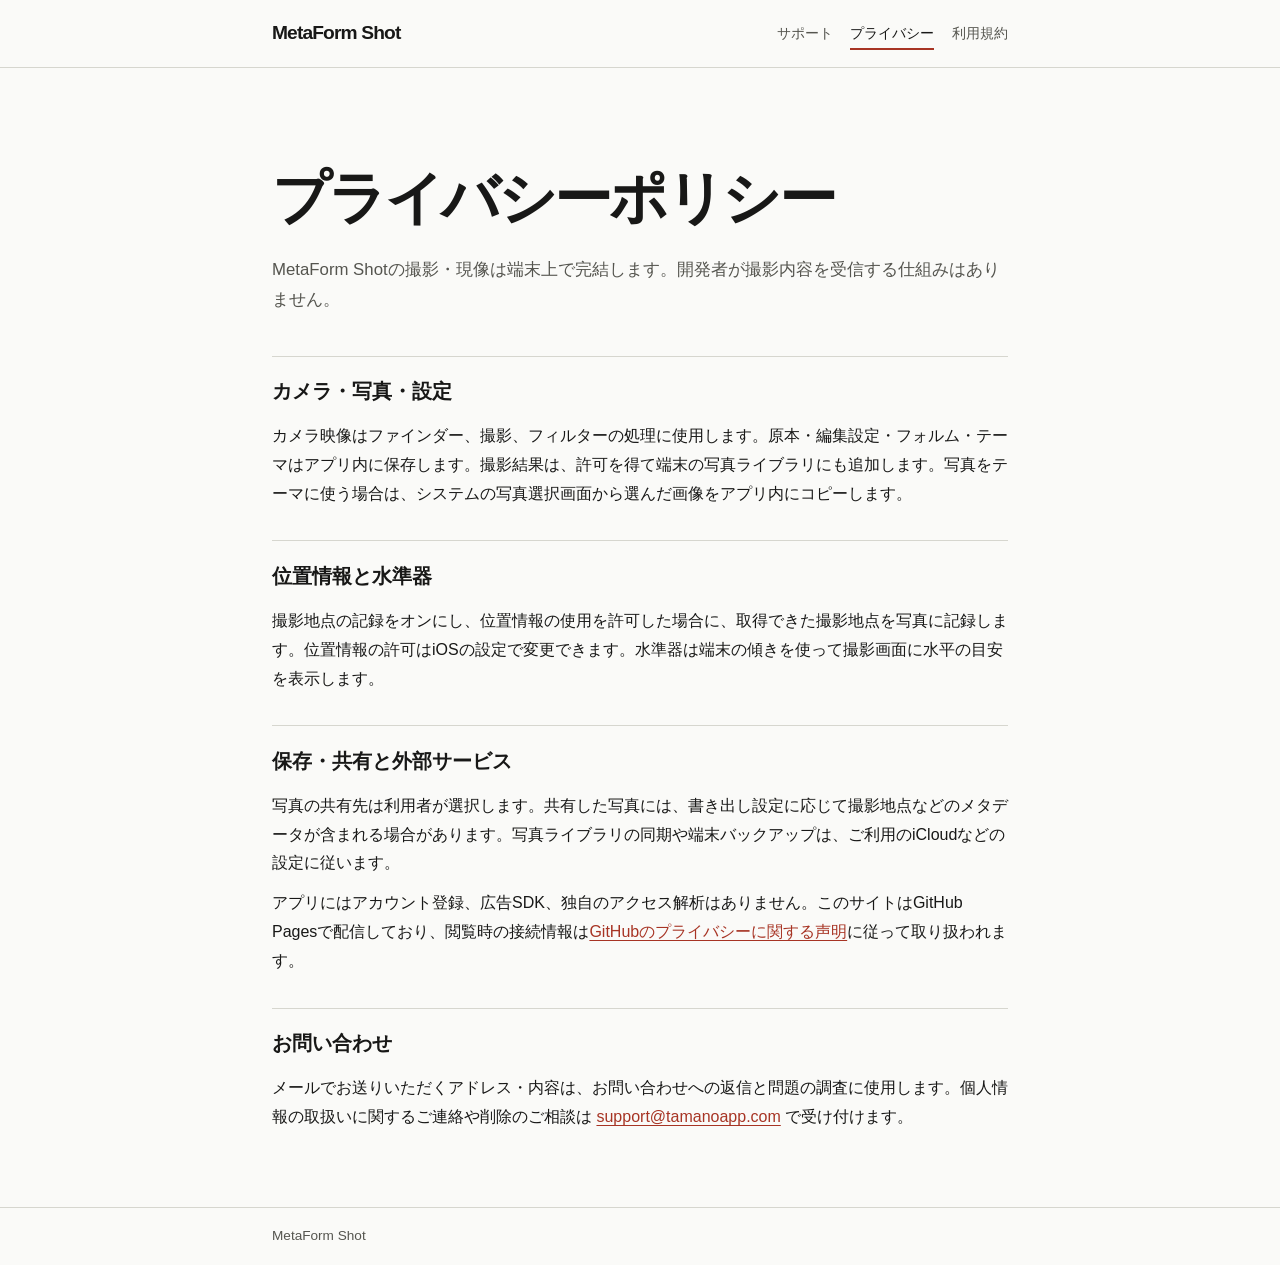
==== privacy/index.html @ 8f918add "Publish Japanese MetaForm Shot help, privacy and license pages" ====
<!doctype html>
<html lang="ja">
<head>
<meta charset="utf-8">
<meta name="viewport" content="width=device-width,initial-scale=1">
<meta name="description" content="MetaForm Shotの撮影・現像は端末上で完結します。開発者が撮影内容を受信する仕組みはありません。">
<title>プライバシーポリシー | MetaForm Shot</title>
<link rel="stylesheet" href="../style.css">
</head>
<body>
<header><div class="bar"><a class="brand" href="../">MetaForm Shot</a><nav aria-label="サイト内メニュー"><a href="../">サポート</a><a href="../privacy/" aria-current="page">プライバシー</a><a href="../terms/">利用規約</a></nav></div></header>
<main>
<h1>プライバシーポリシー</h1>
<p class="intro">MetaForm Shotの撮影・現像は端末上で完結します。開発者が撮影内容を受信する仕組みはありません。</p>

<section><h2>カメラ・写真・設定</h2><p>カメラ映像はファインダー、撮影、フィルターの処理に使用します。原本・編集設定・フォルム・テーマはアプリ内に保存します。撮影結果は、許可を得て端末の写真ライブラリにも追加します。写真をテーマに使う場合は、システムの写真選択画面から選んだ画像をアプリ内にコピーします。</p></section>
<section><h2>位置情報と水準器</h2><p>撮影地点の記録をオンにし、位置情報の使用を許可した場合に、取得できた撮影地点を写真に記録します。位置情報の許可はiOSの設定で変更できます。水準器は端末の傾きを使って撮影画面に水平の目安を表示します。</p></section>
<section><h2>保存・共有と外部サービス</h2><p>写真の共有先は利用者が選択します。共有した写真には、書き出し設定に応じて撮影地点などのメタデータが含まれる場合があります。写真ライブラリの同期や端末バックアップは、ご利用のiCloudなどの設定に従います。</p><p>アプリにはアカウント登録、広告SDK、独自のアクセス解析はありません。このサイトはGitHub Pagesで配信しており、閲覧時の接続情報は<a href="https://docs.github.com/ja/site-policy/privacy-policies/github-general-privacy-statement">GitHubのプライバシーに関する声明</a>に従って取り扱われます。</p></section>
<section><h2>お問い合わせ</h2><p>メールでお送りいただくアドレス・内容は、お問い合わせへの返信と問題の調査に使用します。個人情報の取扱いに関するご連絡や削除のご相談は <a href="mailto:support@tamanoapp.com?subject=MetaForm%20Shot">support@tamanoapp.com</a> で受け付けます。</p></section>
</main>
<footer><div class="bar">MetaForm Shot</div></footer>
</body>
</html>
---- style.css ----
:root{color-scheme:light dark;--paper:#fafaf8;--ink:#181817;--soft:#55554f;--line:#d6d6cf;--accent:#a73424;font:100%/1.8 -apple-system,BlinkMacSystemFont,"Hiragino Sans","Yu Gothic",sans-serif}
*{box-sizing:border-box}
body{margin:0;background:var(--paper);color:var(--ink)}
.bar,main{max-width:52rem;margin:auto;padding-inline:clamp(1.2rem,5vw,3rem)}
header{border-bottom:1px solid var(--line)}
header .bar{display:flex;align-items:center;justify-content:space-between;gap:1rem;flex-wrap:wrap;padding-block:1rem}
.brand{font-size:1.2rem;font-weight:750;letter-spacing:-.045em;color:var(--ink);text-decoration:none}
nav{display:flex;gap:1.1rem;flex-wrap:wrap}
nav a{font-size:.87rem;color:var(--soft);text-decoration:none;padding-block:.25rem}
nav a[aria-current]{color:var(--ink);box-shadow:inset 0 -2px var(--accent)}
main{padding-block:clamp(2.6rem,8vw,6rem) 4rem}
h1{font-size:clamp(2rem,6vw,3.6rem);letter-spacing:-.045em;line-height:1.2;margin:0;text-wrap:balance}
.intro{margin:1.4rem 0 2.5rem;color:var(--soft);font-size:1.05rem}
section{border-top:1px solid var(--line);padding-top:1.1rem;margin-top:2rem}
h2{font-size:1.22rem;margin:0 0 .8rem}p{margin:.7rem 0}
summary{cursor:pointer;font-weight:650;padding:.8rem 0}
details+details{border-top:1px solid var(--line)}
details p{margin:0 0 1.2rem;color:var(--soft)}
a{color:var(--accent);text-underline-offset:.18em;overflow-wrap:anywhere}
a:focus-visible,summary:focus-visible{outline:2px solid var(--accent);outline-offset:4px}
footer{border-top:1px solid var(--line);color:var(--soft);font-size:.85rem;padding-block:1rem}
@media(prefers-color-scheme:dark){:root{--paper:#171817;--ink:#f1f1ed;--soft:#bcbcb5;--line:#42423c;--accent:#ff9987}}
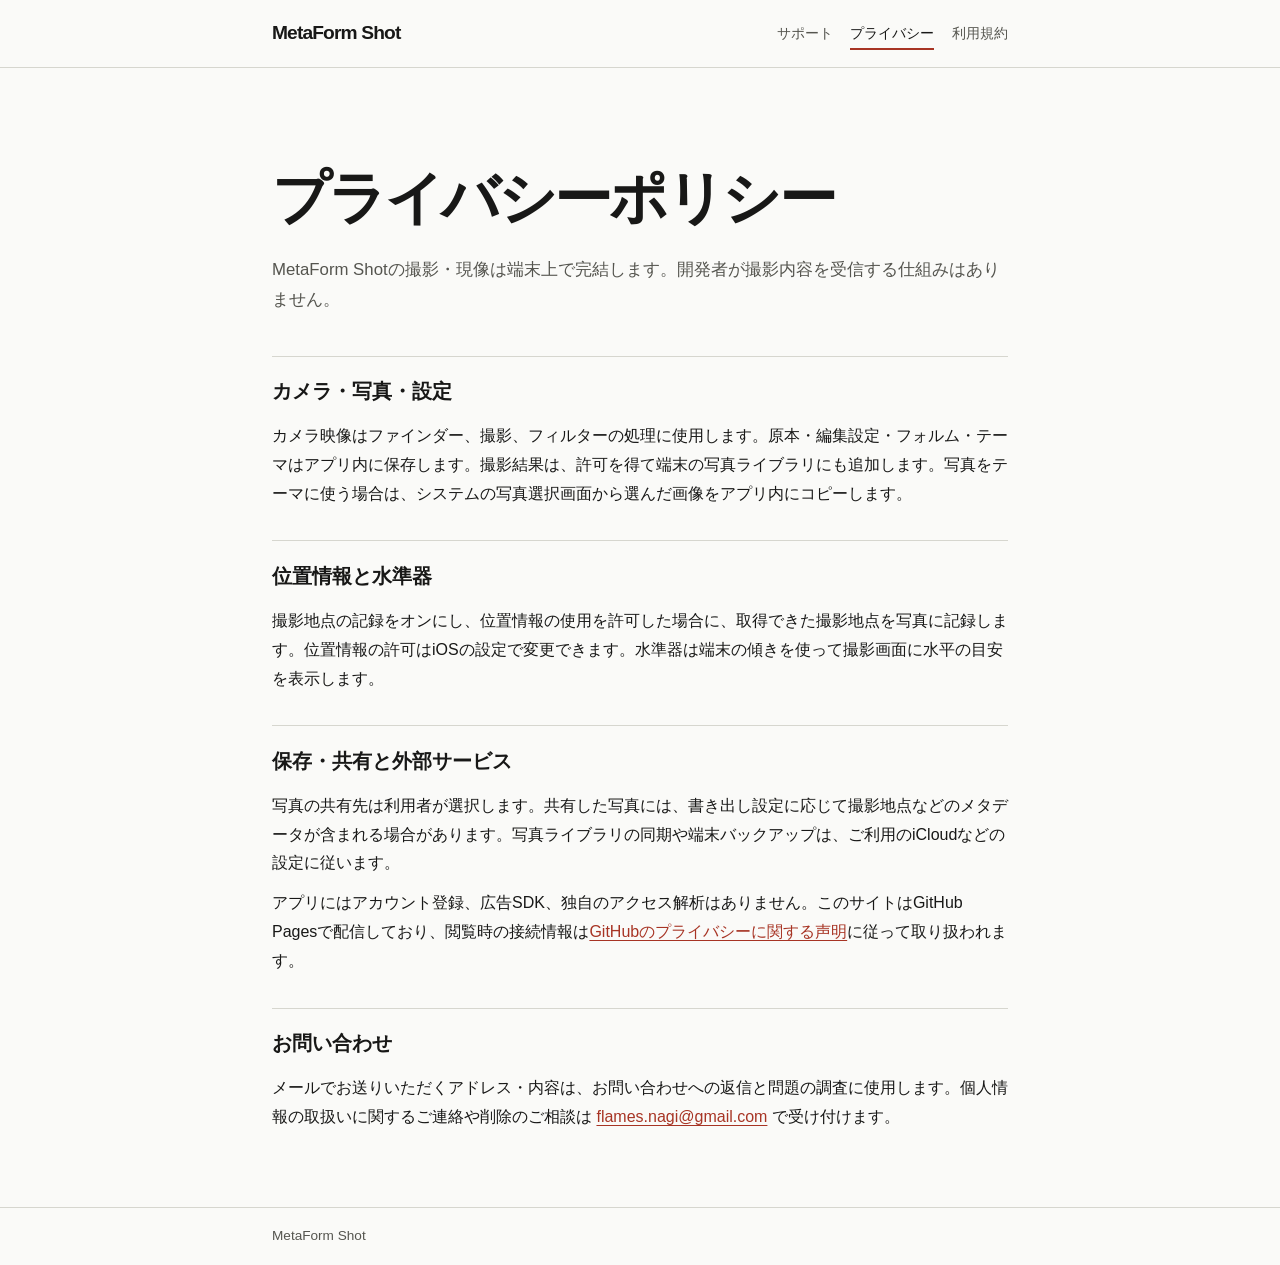
==== commit fc61411a: "Use the shared MetaForm support email" ====
--- a/privacy/index.html
+++ b/privacy/index.html
@@ -16,7 +16,7 @@
 <section><h2>カメラ・写真・設定</h2><p>カメラ映像はファインダー、撮影、フィルターの処理に使用します。原本・編集設定・フォルム・テーマはアプリ内に保存します。撮影結果は、許可を得て端末の写真ライブラリにも追加します。写真をテーマに使う場合は、システムの写真選択画面から選んだ画像をアプリ内にコピーします。</p></section>
 <section><h2>位置情報と水準器</h2><p>撮影地点の記録をオンにし、位置情報の使用を許可した場合に、取得できた撮影地点を写真に記録します。位置情報の許可はiOSの設定で変更できます。水準器は端末の傾きを使って撮影画面に水平の目安を表示します。</p></section>
 <section><h2>保存・共有と外部サービス</h2><p>写真の共有先は利用者が選択します。共有した写真には、書き出し設定に応じて撮影地点などのメタデータが含まれる場合があります。写真ライブラリの同期や端末バックアップは、ご利用のiCloudなどの設定に従います。</p><p>アプリにはアカウント登録、広告SDK、独自のアクセス解析はありません。このサイトはGitHub Pagesで配信しており、閲覧時の接続情報は<a href="https://docs.github.com/ja/site-policy/privacy-policies/github-general-privacy-statement">GitHubのプライバシーに関する声明</a>に従って取り扱われます。</p></section>
-<section><h2>お問い合わせ</h2><p>メールでお送りいただくアドレス・内容は、お問い合わせへの返信と問題の調査に使用します。個人情報の取扱いに関するご連絡や削除のご相談は <a href="mailto:support@tamanoapp.com?subject=MetaForm%20Shot">support@tamanoapp.com</a> で受け付けます。</p></section>
+<section><h2>お問い合わせ</h2><p>メールでお送りいただくアドレス・内容は、お問い合わせへの返信と問題の調査に使用します。個人情報の取扱いに関するご連絡や削除のご相談は <a href="mailto:flames.nagi@gmail.com?subject=MetaForm%20Shot">flames.nagi@gmail.com</a> で受け付けます。</p></section>
 </main>
 <footer><div class="bar">MetaForm Shot</div></footer>
 </body>
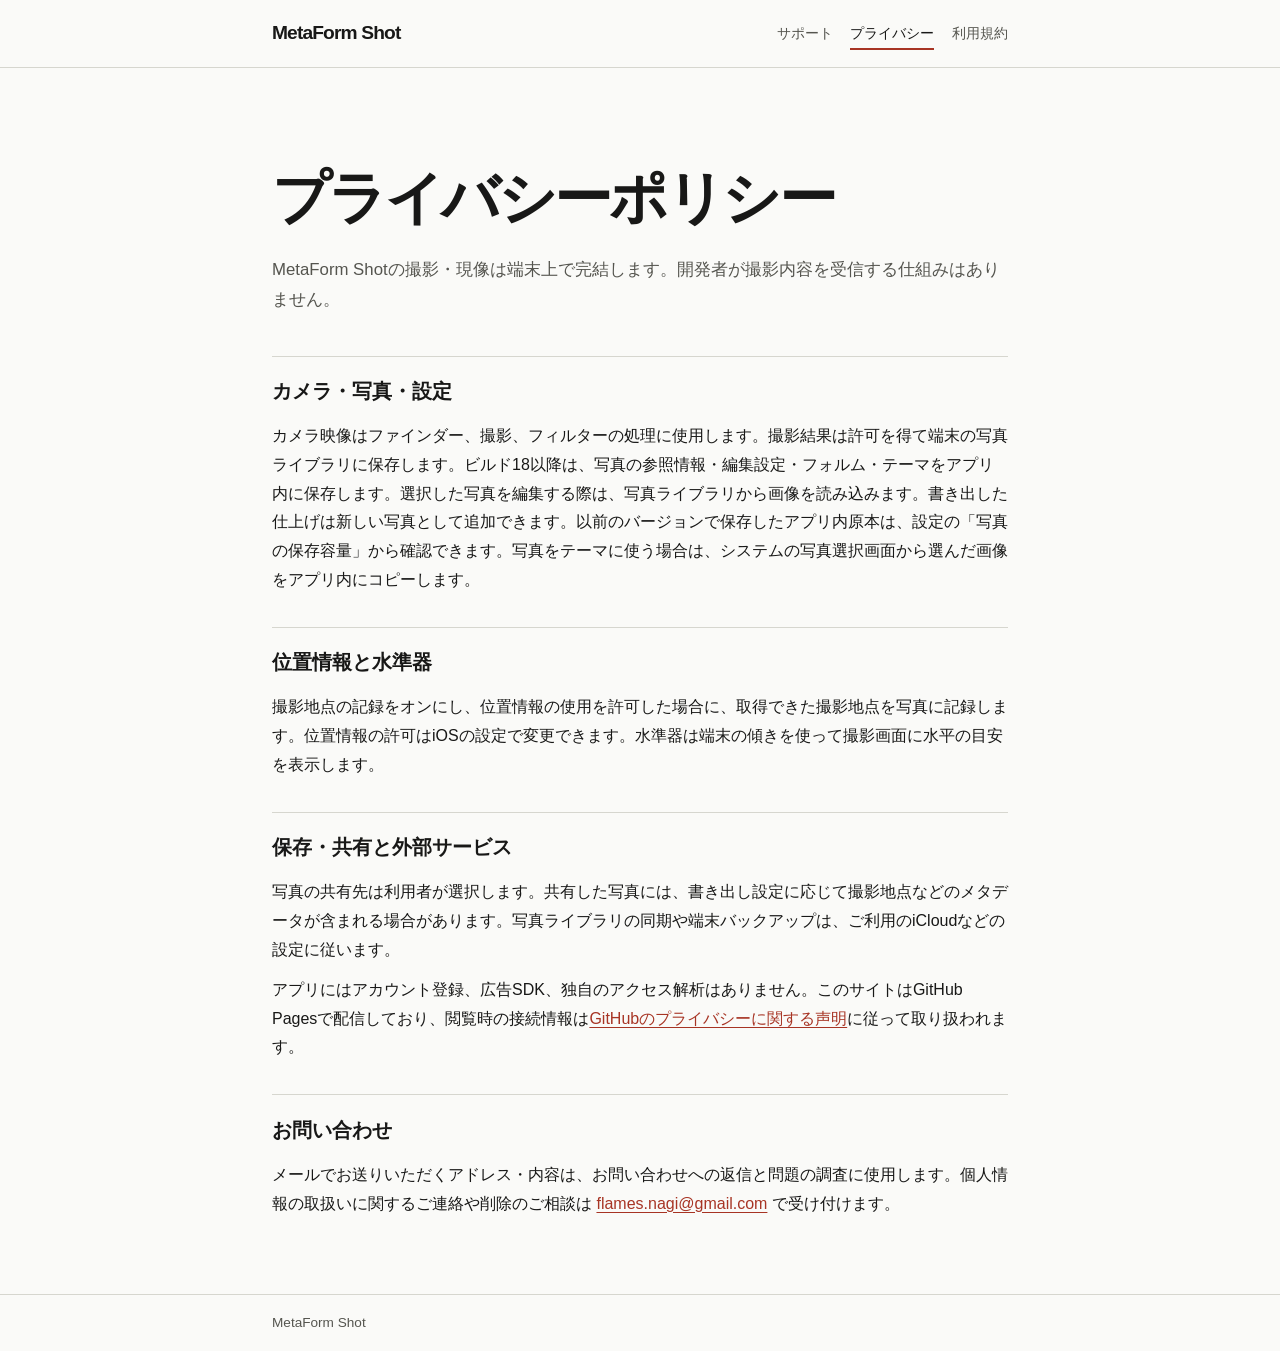
==== commit 3dafc99e: "Explain camera roll editing and legacy photo storage" ====
--- a/privacy/index.html
+++ b/privacy/index.html
@@ -13,7 +13,7 @@
 <h1>プライバシーポリシー</h1>
 <p class="intro">MetaForm Shotの撮影・現像は端末上で完結します。開発者が撮影内容を受信する仕組みはありません。</p>
 
-<section><h2>カメラ・写真・設定</h2><p>カメラ映像はファインダー、撮影、フィルターの処理に使用します。原本・編集設定・フォルム・テーマはアプリ内に保存します。撮影結果は、許可を得て端末の写真ライブラリにも追加します。写真をテーマに使う場合は、システムの写真選択画面から選んだ画像をアプリ内にコピーします。</p></section>
+<section><h2>カメラ・写真・設定</h2><p>カメラ映像はファインダー、撮影、フィルターの処理に使用します。撮影結果は許可を得て端末の写真ライブラリに保存します。ビルド18以降は、写真の参照情報・編集設定・フォルム・テーマをアプリ内に保存します。選択した写真を編集する際は、写真ライブラリから画像を読み込みます。書き出した仕上げは新しい写真として追加できます。以前のバージョンで保存したアプリ内原本は、設定の「写真の保存容量」から確認できます。写真をテーマに使う場合は、システムの写真選択画面から選んだ画像をアプリ内にコピーします。</p></section>
 <section><h2>位置情報と水準器</h2><p>撮影地点の記録をオンにし、位置情報の使用を許可した場合に、取得できた撮影地点を写真に記録します。位置情報の許可はiOSの設定で変更できます。水準器は端末の傾きを使って撮影画面に水平の目安を表示します。</p></section>
 <section><h2>保存・共有と外部サービス</h2><p>写真の共有先は利用者が選択します。共有した写真には、書き出し設定に応じて撮影地点などのメタデータが含まれる場合があります。写真ライブラリの同期や端末バックアップは、ご利用のiCloudなどの設定に従います。</p><p>アプリにはアカウント登録、広告SDK、独自のアクセス解析はありません。このサイトはGitHub Pagesで配信しており、閲覧時の接続情報は<a href="https://docs.github.com/ja/site-policy/privacy-policies/github-general-privacy-statement">GitHubのプライバシーに関する声明</a>に従って取り扱われます。</p></section>
 <section><h2>お問い合わせ</h2><p>メールでお送りいただくアドレス・内容は、お問い合わせへの返信と問題の調査に使用します。個人情報の取扱いに関するご連絡や削除のご相談は <a href="mailto:flames.nagi@gmail.com?subject=MetaForm%20Shot">flames.nagi@gmail.com</a> で受け付けます。</p></section>
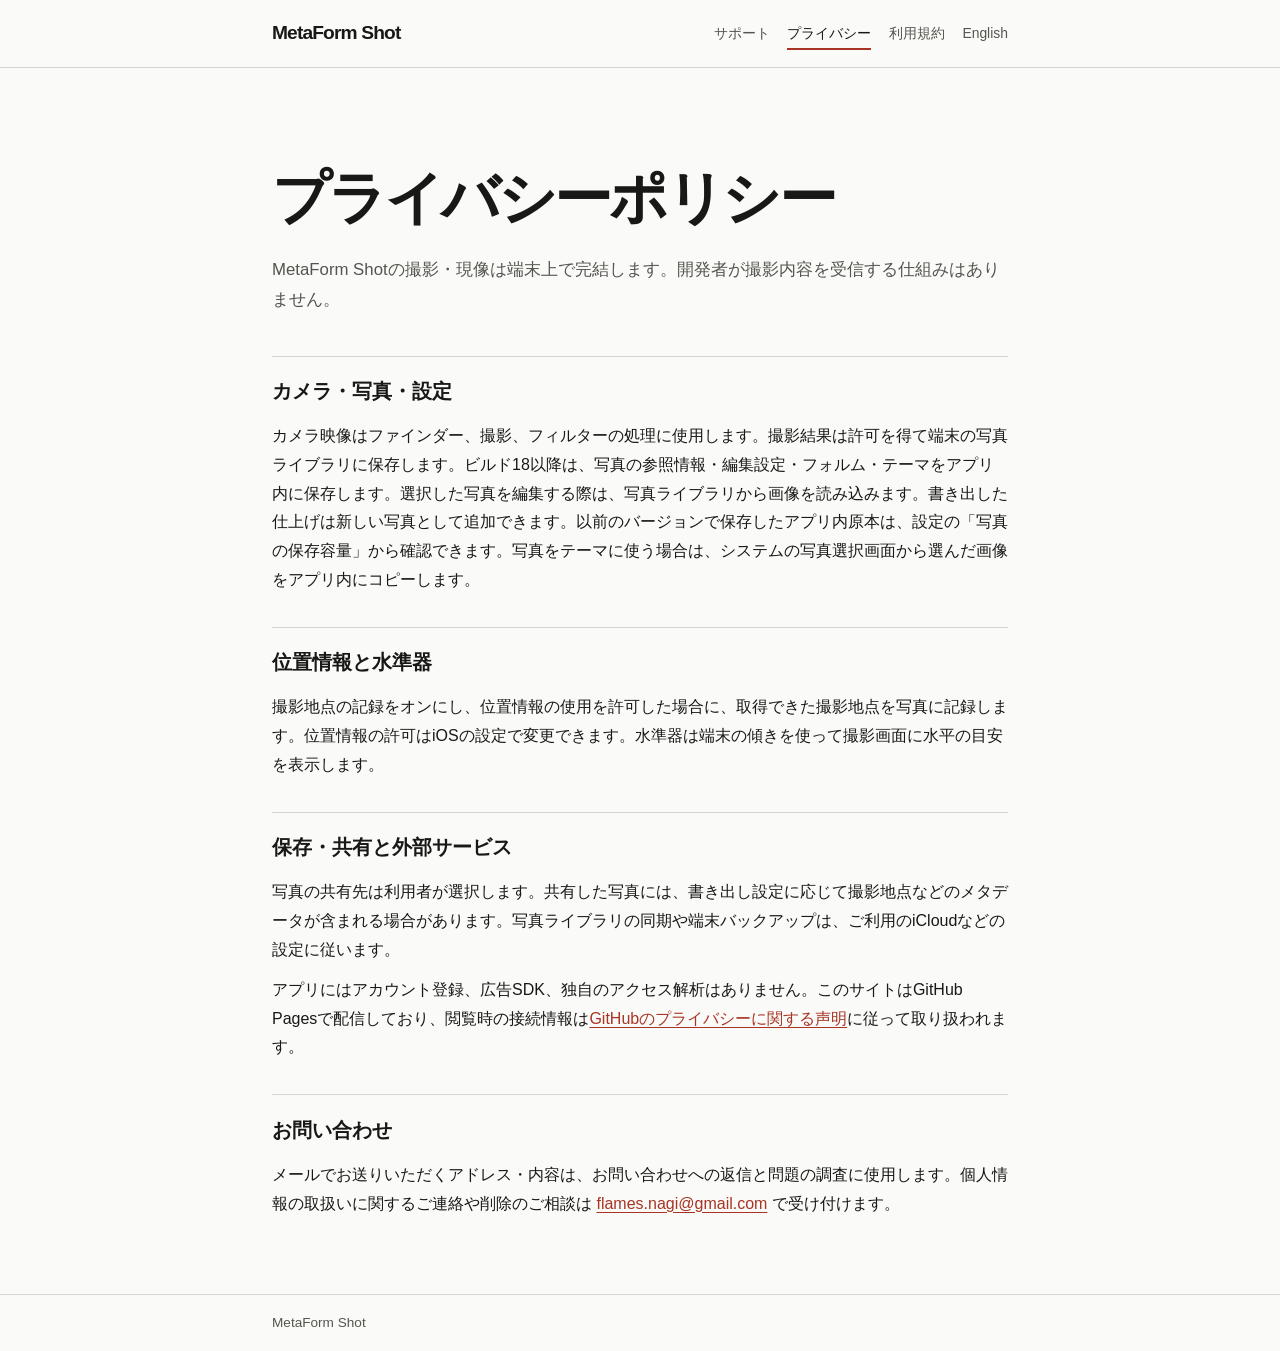
==== commit 8f550665: "Publish English help and privacy pages for MetaForm Shot" ====
--- a/privacy/index.html
+++ b/privacy/index.html
@@ -6,9 +6,11 @@
 <meta name="description" content="MetaForm Shotの撮影・現像は端末上で完結します。開発者が撮影内容を受信する仕組みはありません。">
 <title>プライバシーポリシー | MetaForm Shot</title>
 <link rel="stylesheet" href="../style.css">
+<link rel="alternate" hreflang="ja" href="https://tamas-hub.github.io/metaform-shot-support/privacy/">
+<link rel="alternate" hreflang="en" href="https://tamas-hub.github.io/metaform-shot-support/en/privacy/">
 </head>
 <body>
-<header><div class="bar"><a class="brand" href="../">MetaForm Shot</a><nav aria-label="サイト内メニュー"><a href="../">サポート</a><a href="../privacy/" aria-current="page">プライバシー</a><a href="../terms/">利用規約</a></nav></div></header>
+<header><div class="bar"><a class="brand" href="../">MetaForm Shot</a><nav aria-label="サイト内メニュー"><a href="../">サポート</a><a href="../privacy/" aria-current="page">プライバシー</a><a href="../terms/">利用規約</a><a lang="en" hreflang="en" href="../en/privacy/">English</a></nav></div></header>
 <main>
 <h1>プライバシーポリシー</h1>
 <p class="intro">MetaForm Shotの撮影・現像は端末上で完結します。開発者が撮影内容を受信する仕組みはありません。</p>
